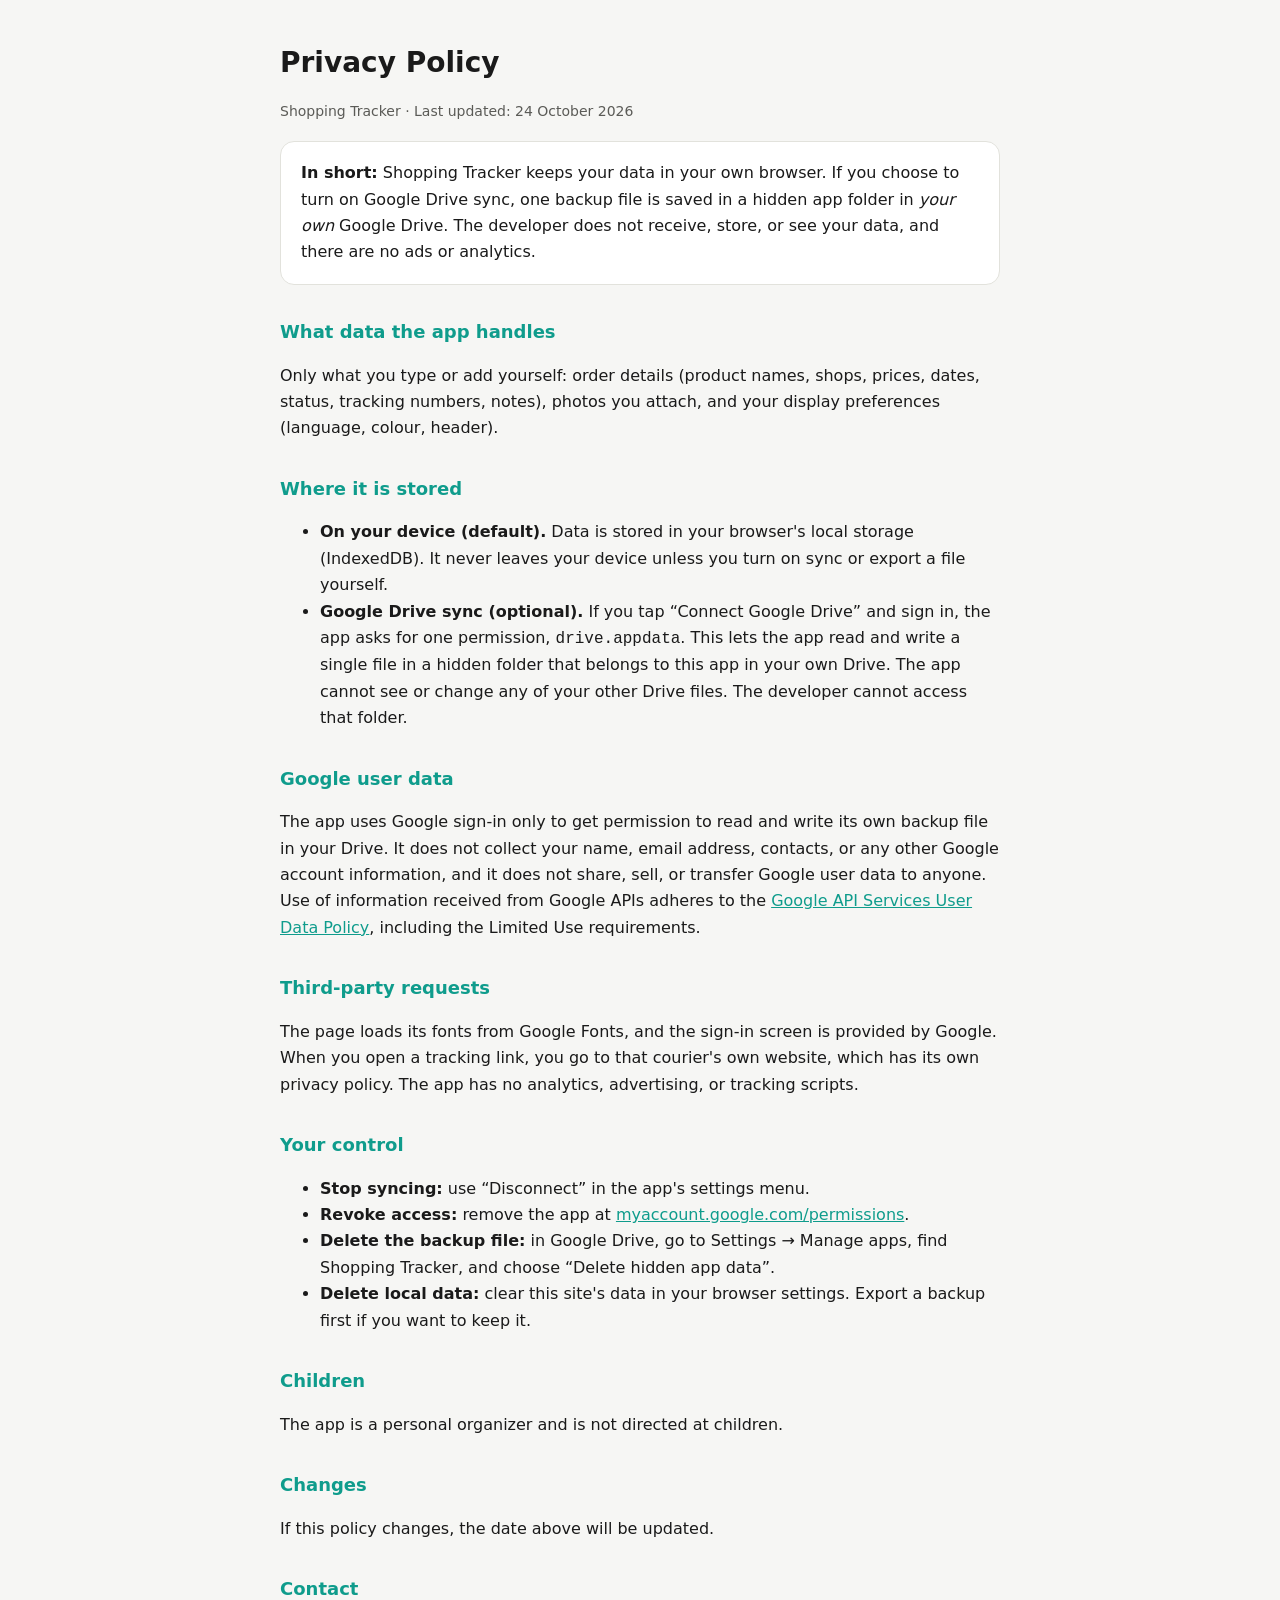
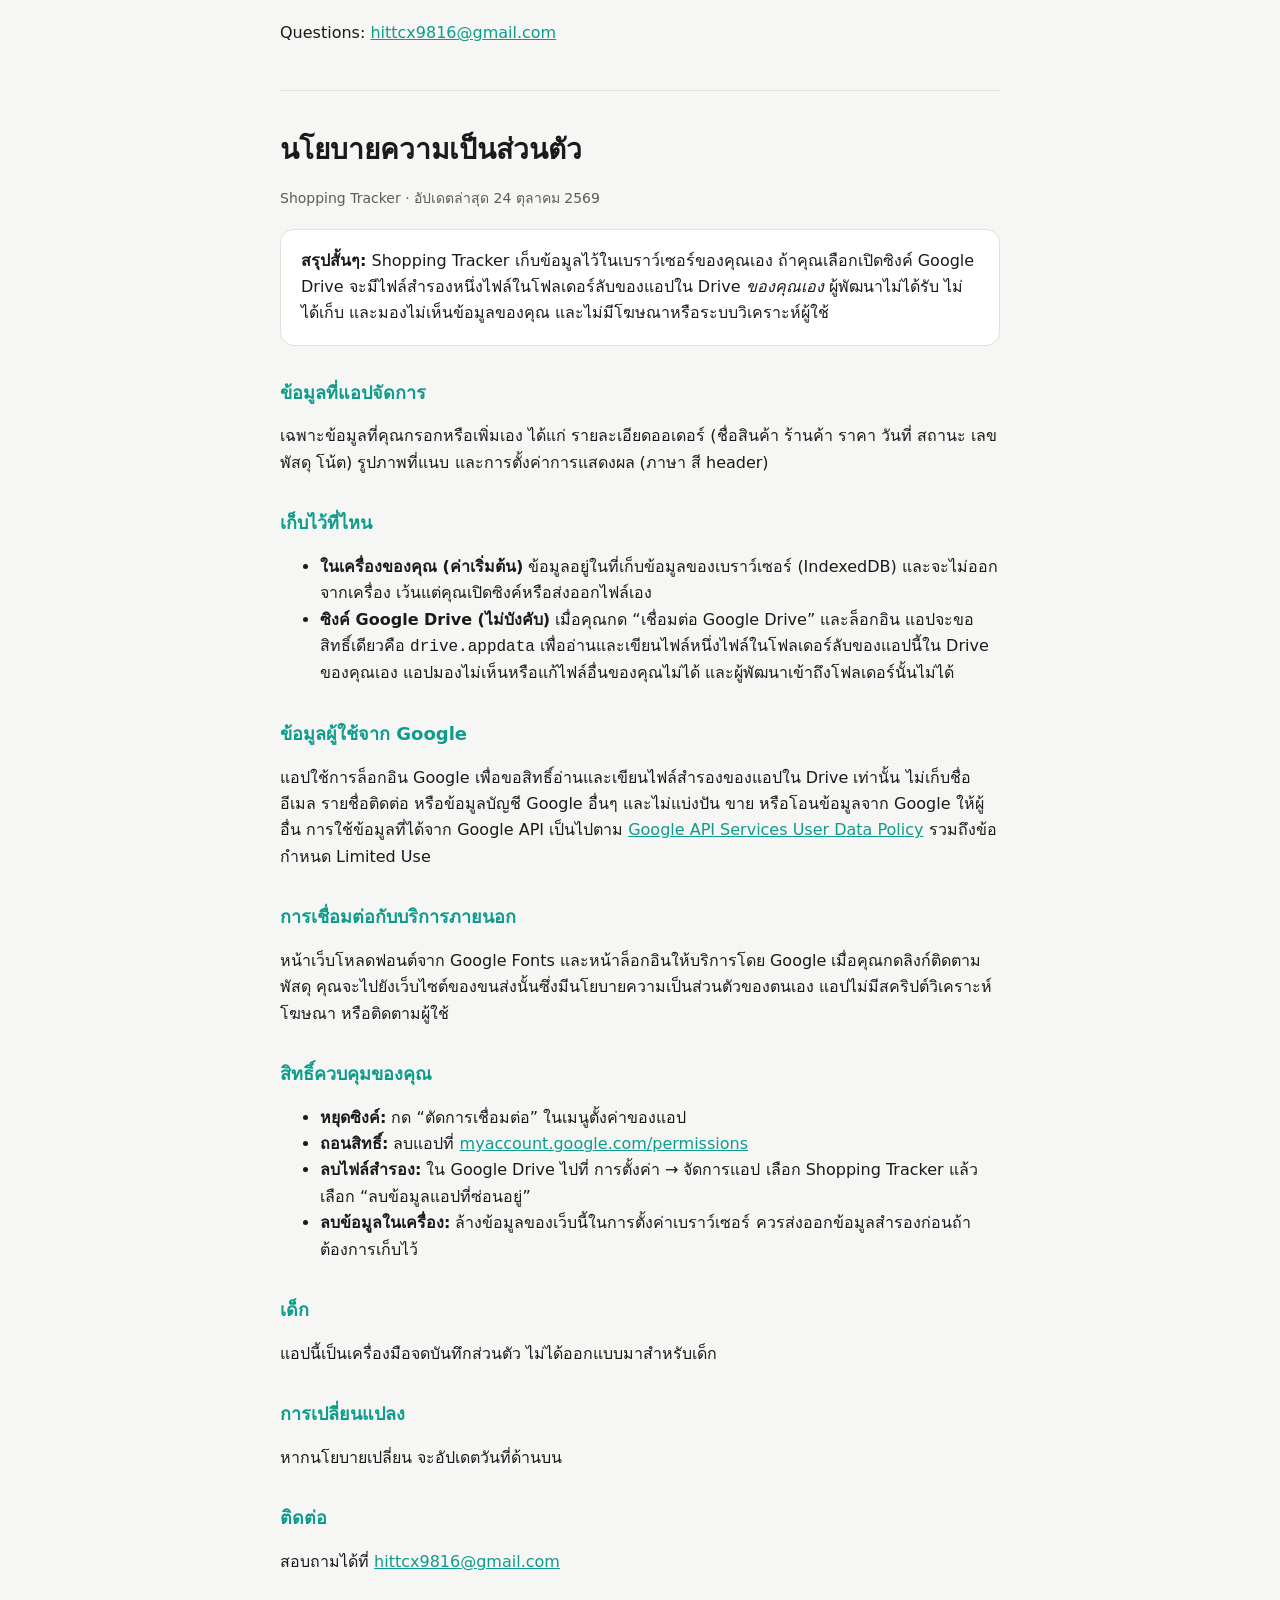
==== privacy.html @ b79187a5 "upload privacy policy" ====
<!DOCTYPE html>
<html lang="en">
<head>
<meta charset="UTF-8">
<meta name="viewport" content="width=device-width, initial-scale=1.0">
<title>Privacy Policy · Shopping Tracker</title>
<style>
  :root{ --bg:#121212; --surface:#1c1c1c; --border:#2e2e2e; --text:#f2f2f2; --muted:#a9a9a9; --accent:#33d6c0; }
  @media (prefers-color-scheme: light){ :root{ --bg:#f6f6f4; --surface:#fff; --border:#e2e2dc; --text:#1a1a1a; --muted:#5b5b57; --accent:#0f9c8c; } }
  *{ box-sizing:border-box; }
  body{ margin:0; background:var(--bg); color:var(--text); font:16px/1.65 system-ui,-apple-system,"Segoe UI",Roboto,"Noto Sans Thai",sans-serif; }
  main{ max-width:760px; margin:0 auto; padding:40px 20px 72px; }
  h1{ font-size:28px; margin:0 0 4px; }
  h2{ font-size:18px; margin:32px 0 6px; color:var(--accent); }
  p,li{ color:var(--text); }
  .muted{ color:var(--muted); font-size:14px; }
  .card{ background:var(--surface); border:1px solid var(--border); border-radius:14px; padding:18px 20px; margin-top:18px; }
  a{ color:var(--accent); }
  hr{ border:0; border-top:1px solid var(--border); margin:44px 0 8px; }
</style>
</head>
<body>
<main>

<h1>Privacy Policy</h1>
<p class="muted">Shopping Tracker · Last updated: 24 October 2026</p>

<div class="card"><b>In short:</b> Shopping Tracker keeps your data in your own browser. If you choose to turn on Google Drive sync, one backup file is saved in a hidden app folder in <i>your own</i> Google Drive. The developer does not receive, store, or see your data, and there are no ads or analytics.</div>

<h2>What data the app handles</h2>
<p>Only what you type or add yourself: order details (product names, shops, prices, dates, status, tracking numbers, notes), photos you attach, and your display preferences (language, colour, header).</p>

<h2>Where it is stored</h2>
<ul>
  <li><b>On your device (default).</b> Data is stored in your browser's local storage (IndexedDB). It never leaves your device unless you turn on sync or export a file yourself.</li>
  <li><b>Google Drive sync (optional).</b> If you tap “Connect Google Drive” and sign in, the app asks for one permission, <code>drive.appdata</code>. This lets the app read and write a single file in a hidden folder that belongs to this app in your own Drive. The app cannot see or change any of your other Drive files. The developer cannot access that folder.</li>
</ul>

<h2>Google user data</h2>
<p>The app uses Google sign-in only to get permission to read and write its own backup file in your Drive. It does not collect your name, email address, contacts, or any other Google account information, and it does not share, sell, or transfer Google user data to anyone. Use of information received from Google APIs adheres to the <a href="https://developers.google.com/terms/api-services-user-data-policy">Google API Services User Data Policy</a>, including the Limited Use requirements.</p>

<h2>Third-party requests</h2>
<p>The page loads its fonts from Google Fonts, and the sign-in screen is provided by Google. When you open a tracking link, you go to that courier's own website, which has its own privacy policy. The app has no analytics, advertising, or tracking scripts.</p>

<h2>Your control</h2>
<ul>
  <li><b>Stop syncing:</b> use “Disconnect” in the app's settings menu.</li>
  <li><b>Revoke access:</b> remove the app at <a href="https://myaccount.google.com/permissions">myaccount.google.com/permissions</a>.</li>
  <li><b>Delete the backup file:</b> in Google Drive, go to Settings → Manage apps, find Shopping Tracker, and choose “Delete hidden app data”.</li>
  <li><b>Delete local data:</b> clear this site's data in your browser settings. Export a backup first if you want to keep it.</li>
</ul>

<h2>Children</h2>
<p>The app is a personal organizer and is not directed at children.</p>

<h2>Changes</h2>
<p>If this policy changes, the date above will be updated.</p>

<h2>Contact</h2>
<p>Questions: <a href="mailto:hittcx9816@gmail.com">hittcx9816@gmail.com</a></p>

<hr>

<h1 style="margin-top:36px">นโยบายความเป็นส่วนตัว</h1>
<p class="muted">Shopping Tracker · อัปเดตล่าสุด 24 ตุลาคม 2569</p>

<div class="card"><b>สรุปสั้นๆ:</b> Shopping Tracker เก็บข้อมูลไว้ในเบราว์เซอร์ของคุณเอง ถ้าคุณเลือกเปิดซิงค์ Google Drive จะมีไฟล์สำรองหนึ่งไฟล์ในโฟลเดอร์ลับของแอปใน Drive <i>ของคุณเอง</i> ผู้พัฒนาไม่ได้รับ ไม่ได้เก็บ และมองไม่เห็นข้อมูลของคุณ และไม่มีโฆษณาหรือระบบวิเคราะห์ผู้ใช้</div>

<h2>ข้อมูลที่แอปจัดการ</h2>
<p>เฉพาะข้อมูลที่คุณกรอกหรือเพิ่มเอง ได้แก่ รายละเอียดออเดอร์ (ชื่อสินค้า ร้านค้า ราคา วันที่ สถานะ เลขพัสดุ โน้ต) รูปภาพที่แนบ และการตั้งค่าการแสดงผล (ภาษา สี header)</p>

<h2>เก็บไว้ที่ไหน</h2>
<ul>
  <li><b>ในเครื่องของคุณ (ค่าเริ่มต้น)</b> ข้อมูลอยู่ในที่เก็บข้อมูลของเบราว์เซอร์ (IndexedDB) และจะไม่ออกจากเครื่อง เว้นแต่คุณเปิดซิงค์หรือส่งออกไฟล์เอง</li>
  <li><b>ซิงค์ Google Drive (ไม่บังคับ)</b> เมื่อคุณกด “เชื่อมต่อ Google Drive” และล็อกอิน แอปจะขอสิทธิ์เดียวคือ <code>drive.appdata</code> เพื่ออ่านและเขียนไฟล์หนึ่งไฟล์ในโฟลเดอร์ลับของแอปนี้ใน Drive ของคุณเอง แอปมองไม่เห็นหรือแก้ไฟล์อื่นของคุณไม่ได้ และผู้พัฒนาเข้าถึงโฟลเดอร์นั้นไม่ได้</li>
</ul>

<h2>ข้อมูลผู้ใช้จาก Google</h2>
<p>แอปใช้การล็อกอิน Google เพื่อขอสิทธิ์อ่านและเขียนไฟล์สำรองของแอปใน Drive เท่านั้น ไม่เก็บชื่อ อีเมล รายชื่อติดต่อ หรือข้อมูลบัญชี Google อื่นๆ และไม่แบ่งปัน ขาย หรือโอนข้อมูลจาก Google ให้ผู้อื่น การใช้ข้อมูลที่ได้จาก Google API เป็นไปตาม <a href="https://developers.google.com/terms/api-services-user-data-policy">Google API Services User Data Policy</a> รวมถึงข้อกำหนด Limited Use</p>

<h2>การเชื่อมต่อกับบริการภายนอก</h2>
<p>หน้าเว็บโหลดฟอนต์จาก Google Fonts และหน้าล็อกอินให้บริการโดย Google เมื่อคุณกดลิงก์ติดตามพัสดุ คุณจะไปยังเว็บไซต์ของขนส่งนั้นซึ่งมีนโยบายความเป็นส่วนตัวของตนเอง แอปไม่มีสคริปต์วิเคราะห์ โฆษณา หรือติดตามผู้ใช้</p>

<h2>สิทธิ์ควบคุมของคุณ</h2>
<ul>
  <li><b>หยุดซิงค์:</b> กด “ตัดการเชื่อมต่อ” ในเมนูตั้งค่าของแอป</li>
  <li><b>ถอนสิทธิ์:</b> ลบแอปที่ <a href="https://myaccount.google.com/permissions">myaccount.google.com/permissions</a></li>
  <li><b>ลบไฟล์สำรอง:</b> ใน Google Drive ไปที่ การตั้งค่า → จัดการแอป เลือก Shopping Tracker แล้วเลือก “ลบข้อมูลแอปที่ซ่อนอยู่”</li>
  <li><b>ลบข้อมูลในเครื่อง:</b> ล้างข้อมูลของเว็บนี้ในการตั้งค่าเบราว์เซอร์ ควรส่งออกข้อมูลสำรองก่อนถ้าต้องการเก็บไว้</li>
</ul>

<h2>เด็ก</h2>
<p>แอปนี้เป็นเครื่องมือจดบันทึกส่วนตัว ไม่ได้ออกแบบมาสำหรับเด็ก</p>

<h2>การเปลี่ยนแปลง</h2>
<p>หากนโยบายเปลี่ยน จะอัปเดตวันที่ด้านบน</p>

<h2>ติดต่อ</h2>
<p>สอบถามได้ที่ <a href="mailto:hittcx9816@gmail.com">hittcx9816@gmail.com</a></p>

</main>
</body>
</html>
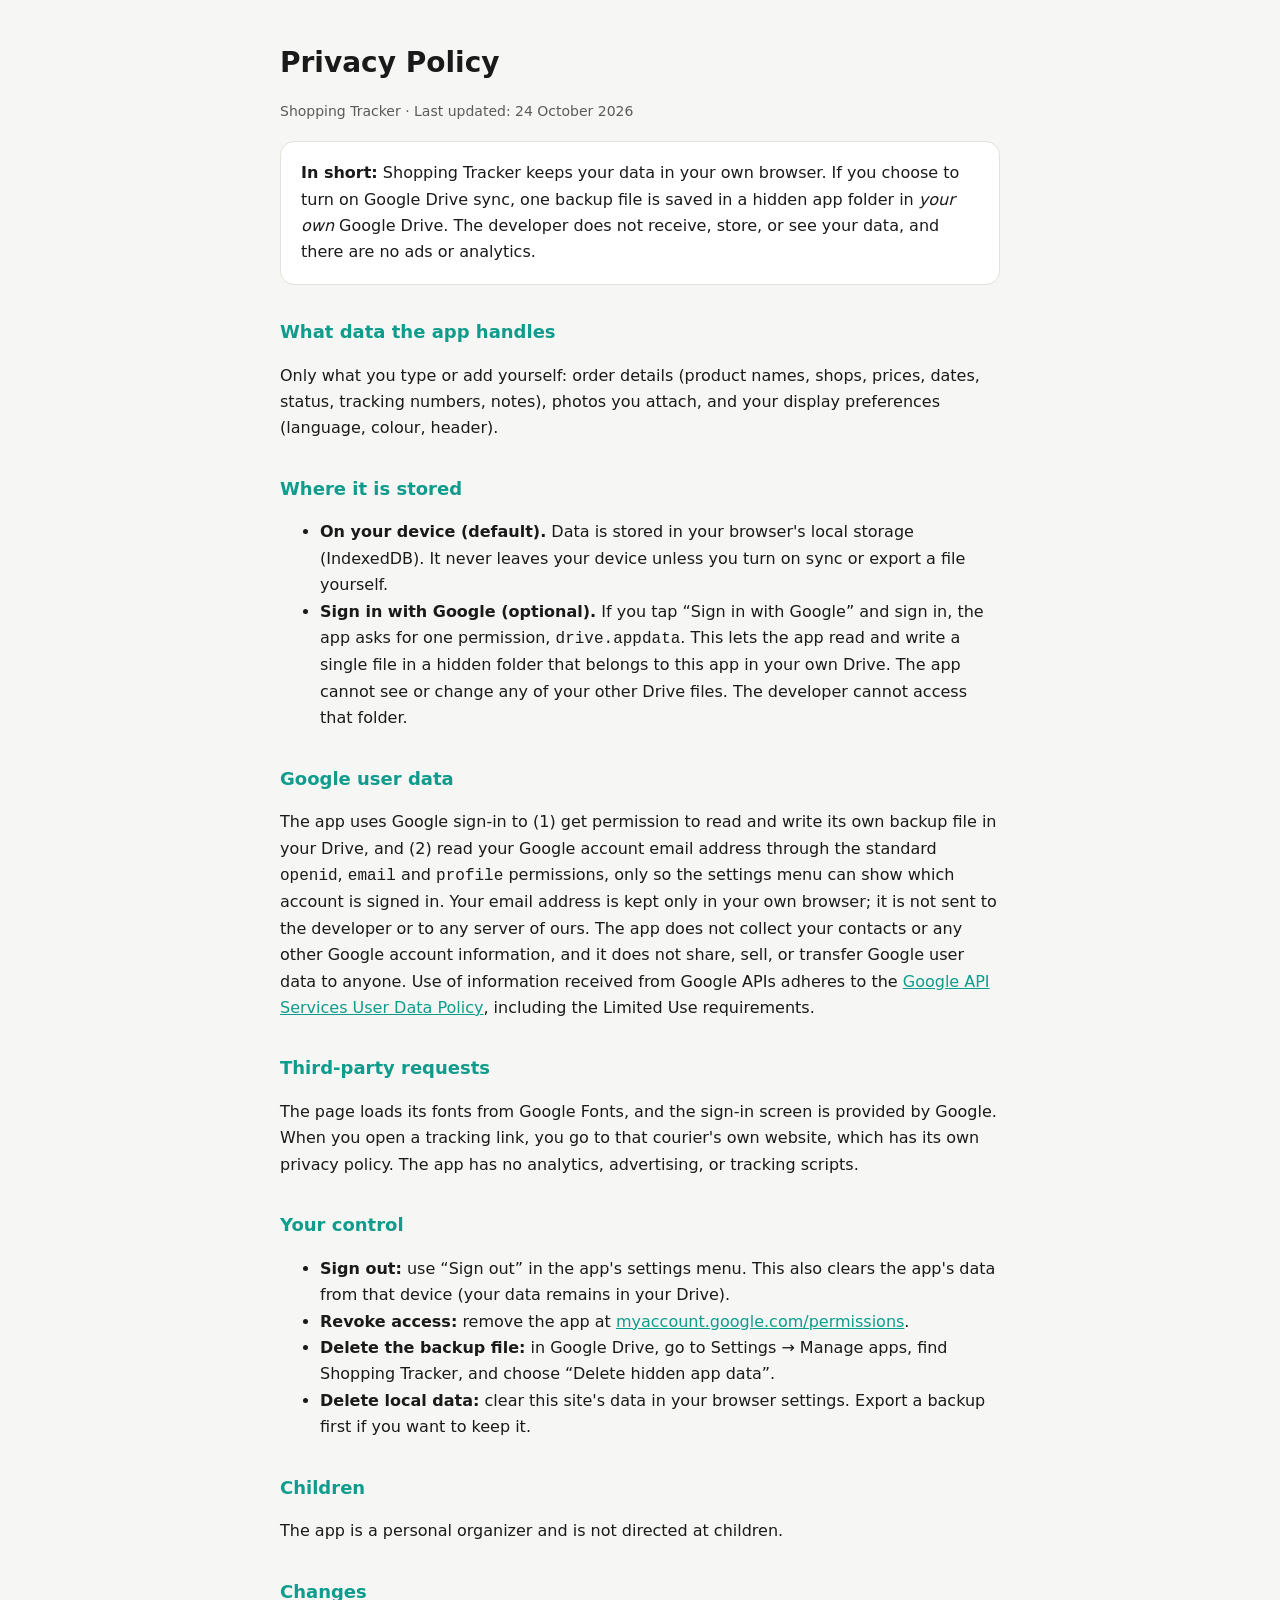
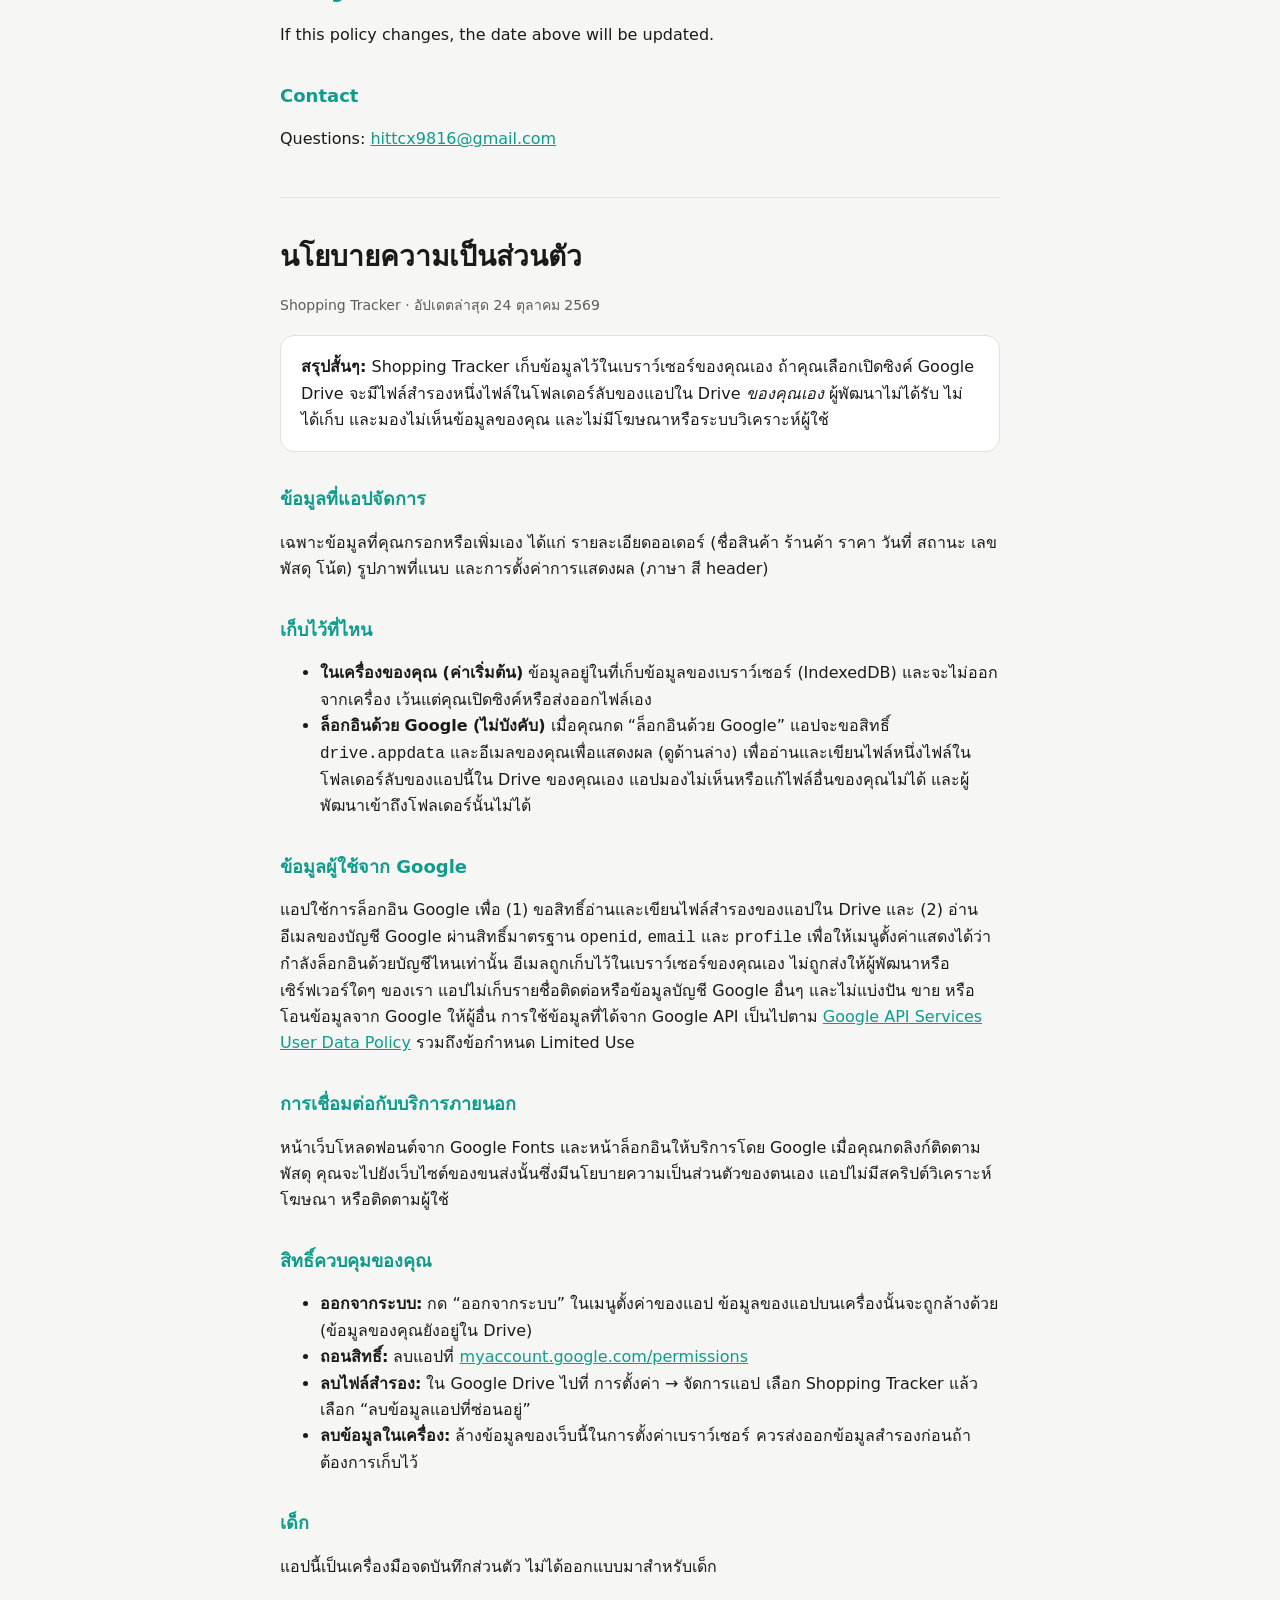
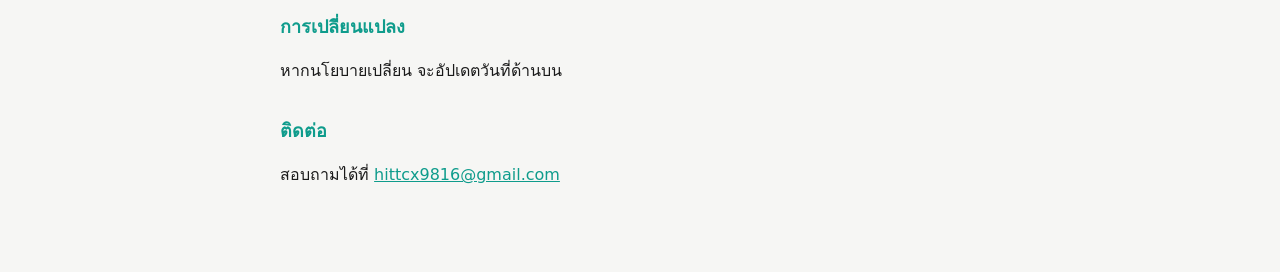
==== commit 9622ad86: "Add files via upload" ====
--- a/privacy.html
+++ b/privacy.html
@@ -33,18 +33,18 @@
 <h2>Where it is stored</h2>
 <ul>
   <li><b>On your device (default).</b> Data is stored in your browser's local storage (IndexedDB). It never leaves your device unless you turn on sync or export a file yourself.</li>
-  <li><b>Google Drive sync (optional).</b> If you tap “Connect Google Drive” and sign in, the app asks for one permission, <code>drive.appdata</code>. This lets the app read and write a single file in a hidden folder that belongs to this app in your own Drive. The app cannot see or change any of your other Drive files. The developer cannot access that folder.</li>
+  <li><b>Sign in with Google (optional).</b> If you tap “Sign in with Google” and sign in, the app asks for one permission, <code>drive.appdata</code>. This lets the app read and write a single file in a hidden folder that belongs to this app in your own Drive. The app cannot see or change any of your other Drive files. The developer cannot access that folder.</li>
 </ul>
 
 <h2>Google user data</h2>
-<p>The app uses Google sign-in only to get permission to read and write its own backup file in your Drive. It does not collect your name, email address, contacts, or any other Google account information, and it does not share, sell, or transfer Google user data to anyone. Use of information received from Google APIs adheres to the <a href="https://developers.google.com/terms/api-services-user-data-policy">Google API Services User Data Policy</a>, including the Limited Use requirements.</p>
+<p>The app uses Google sign-in to (1) get permission to read and write its own backup file in your Drive, and (2) read your Google account email address through the standard <code>openid</code>, <code>email</code> and <code>profile</code> permissions, only so the settings menu can show which account is signed in. Your email address is kept only in your own browser; it is not sent to the developer or to any server of ours. The app does not collect your contacts or any other Google account information, and it does not share, sell, or transfer Google user data to anyone. Use of information received from Google APIs adheres to the <a href="https://developers.google.com/terms/api-services-user-data-policy">Google API Services User Data Policy</a>, including the Limited Use requirements.</p>
 
 <h2>Third-party requests</h2>
 <p>The page loads its fonts from Google Fonts, and the sign-in screen is provided by Google. When you open a tracking link, you go to that courier's own website, which has its own privacy policy. The app has no analytics, advertising, or tracking scripts.</p>
 
 <h2>Your control</h2>
 <ul>
-  <li><b>Stop syncing:</b> use “Disconnect” in the app's settings menu.</li>
+  <li><b>Sign out:</b> use “Sign out” in the app's settings menu. This also clears the app's data from that device (your data remains in your Drive).</li>
   <li><b>Revoke access:</b> remove the app at <a href="https://myaccount.google.com/permissions">myaccount.google.com/permissions</a>.</li>
   <li><b>Delete the backup file:</b> in Google Drive, go to Settings → Manage apps, find Shopping Tracker, and choose “Delete hidden app data”.</li>
   <li><b>Delete local data:</b> clear this site's data in your browser settings. Export a backup first if you want to keep it.</li>
@@ -72,18 +72,18 @@
 <h2>เก็บไว้ที่ไหน</h2>
 <ul>
   <li><b>ในเครื่องของคุณ (ค่าเริ่มต้น)</b> ข้อมูลอยู่ในที่เก็บข้อมูลของเบราว์เซอร์ (IndexedDB) และจะไม่ออกจากเครื่อง เว้นแต่คุณเปิดซิงค์หรือส่งออกไฟล์เอง</li>
-  <li><b>ซิงค์ Google Drive (ไม่บังคับ)</b> เมื่อคุณกด “เชื่อมต่อ Google Drive” และล็อกอิน แอปจะขอสิทธิ์เดียวคือ <code>drive.appdata</code> เพื่ออ่านและเขียนไฟล์หนึ่งไฟล์ในโฟลเดอร์ลับของแอปนี้ใน Drive ของคุณเอง แอปมองไม่เห็นหรือแก้ไฟล์อื่นของคุณไม่ได้ และผู้พัฒนาเข้าถึงโฟลเดอร์นั้นไม่ได้</li>
+  <li><b>ล็อกอินด้วย Google (ไม่บังคับ)</b> เมื่อคุณกด “ล็อกอินด้วย Google” แอปจะขอสิทธิ์ <code>drive.appdata</code> และอีเมลของคุณเพื่อแสดงผล (ดูด้านล่าง) เพื่ออ่านและเขียนไฟล์หนึ่งไฟล์ในโฟลเดอร์ลับของแอปนี้ใน Drive ของคุณเอง แอปมองไม่เห็นหรือแก้ไฟล์อื่นของคุณไม่ได้ และผู้พัฒนาเข้าถึงโฟลเดอร์นั้นไม่ได้</li>
 </ul>
 
 <h2>ข้อมูลผู้ใช้จาก Google</h2>
-<p>แอปใช้การล็อกอิน Google เพื่อขอสิทธิ์อ่านและเขียนไฟล์สำรองของแอปใน Drive เท่านั้น ไม่เก็บชื่อ อีเมล รายชื่อติดต่อ หรือข้อมูลบัญชี Google อื่นๆ และไม่แบ่งปัน ขาย หรือโอนข้อมูลจาก Google ให้ผู้อื่น การใช้ข้อมูลที่ได้จาก Google API เป็นไปตาม <a href="https://developers.google.com/terms/api-services-user-data-policy">Google API Services User Data Policy</a> รวมถึงข้อกำหนด Limited Use</p>
+<p>แอปใช้การล็อกอิน Google เพื่อ (1) ขอสิทธิ์อ่านและเขียนไฟล์สำรองของแอปใน Drive และ (2) อ่านอีเมลของบัญชี Google ผ่านสิทธิ์มาตรฐาน <code>openid</code>, <code>email</code> และ <code>profile</code> เพื่อให้เมนูตั้งค่าแสดงได้ว่ากำลังล็อกอินด้วยบัญชีไหนเท่านั้น อีเมลถูกเก็บไว้ในเบราว์เซอร์ของคุณเอง ไม่ถูกส่งให้ผู้พัฒนาหรือเซิร์ฟเวอร์ใดๆ ของเรา แอปไม่เก็บรายชื่อติดต่อหรือข้อมูลบัญชี Google อื่นๆ และไม่แบ่งปัน ขาย หรือโอนข้อมูลจาก Google ให้ผู้อื่น การใช้ข้อมูลที่ได้จาก Google API เป็นไปตาม <a href="https://developers.google.com/terms/api-services-user-data-policy">Google API Services User Data Policy</a> รวมถึงข้อกำหนด Limited Use</p>
 
 <h2>การเชื่อมต่อกับบริการภายนอก</h2>
 <p>หน้าเว็บโหลดฟอนต์จาก Google Fonts และหน้าล็อกอินให้บริการโดย Google เมื่อคุณกดลิงก์ติดตามพัสดุ คุณจะไปยังเว็บไซต์ของขนส่งนั้นซึ่งมีนโยบายความเป็นส่วนตัวของตนเอง แอปไม่มีสคริปต์วิเคราะห์ โฆษณา หรือติดตามผู้ใช้</p>
 
 <h2>สิทธิ์ควบคุมของคุณ</h2>
 <ul>
-  <li><b>หยุดซิงค์:</b> กด “ตัดการเชื่อมต่อ” ในเมนูตั้งค่าของแอป</li>
+  <li><b>ออกจากระบบ:</b> กด “ออกจากระบบ” ในเมนูตั้งค่าของแอป ข้อมูลของแอปบนเครื่องนั้นจะถูกล้างด้วย (ข้อมูลของคุณยังอยู่ใน Drive)</li>
   <li><b>ถอนสิทธิ์:</b> ลบแอปที่ <a href="https://myaccount.google.com/permissions">myaccount.google.com/permissions</a></li>
   <li><b>ลบไฟล์สำรอง:</b> ใน Google Drive ไปที่ การตั้งค่า → จัดการแอป เลือก Shopping Tracker แล้วเลือก “ลบข้อมูลแอปที่ซ่อนอยู่”</li>
   <li><b>ลบข้อมูลในเครื่อง:</b> ล้างข้อมูลของเว็บนี้ในการตั้งค่าเบราว์เซอร์ ควรส่งออกข้อมูลสำรองก่อนถ้าต้องการเก็บไว้</li>
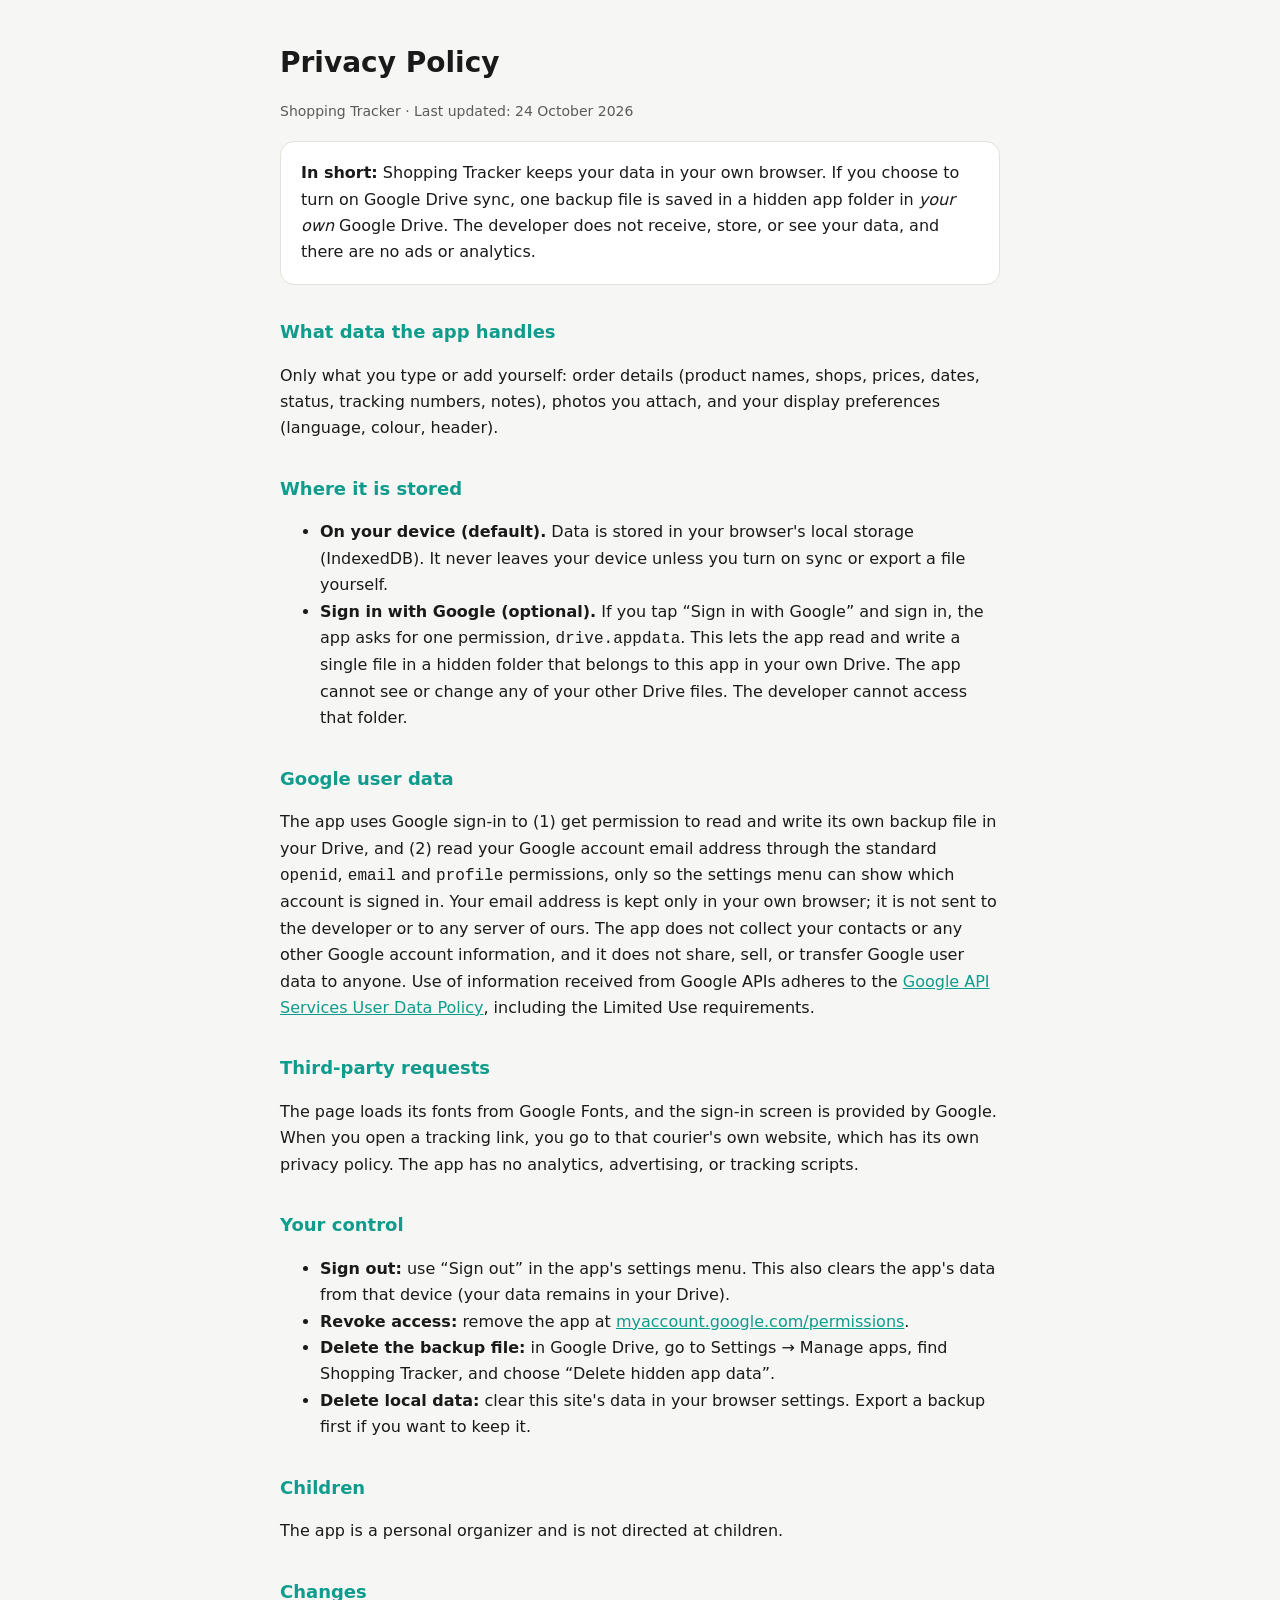
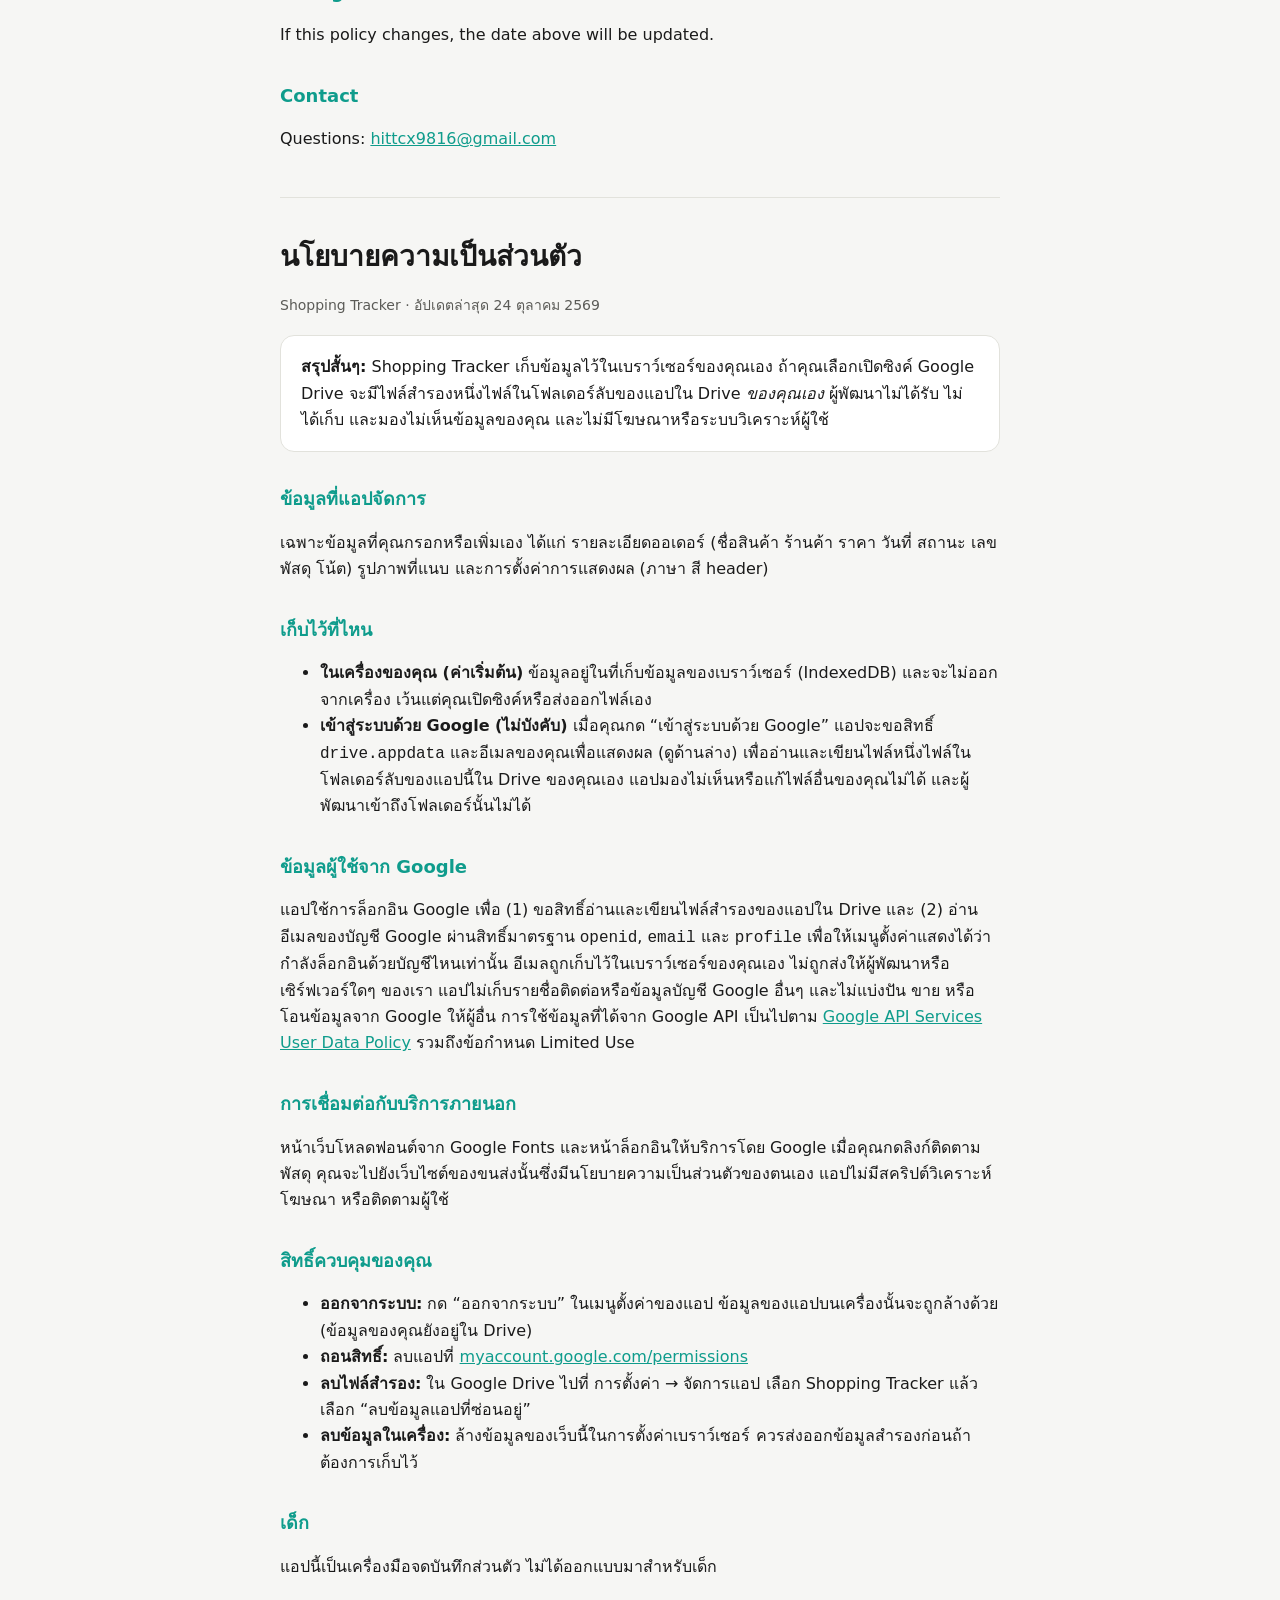
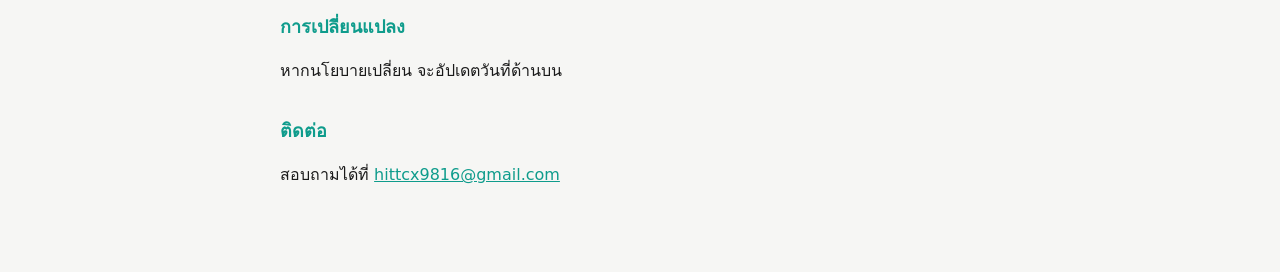
==== commit 4f8603c7: "Add files via upload" ====
--- a/privacy.html
+++ b/privacy.html
@@ -72,7 +72,7 @@
 <h2>เก็บไว้ที่ไหน</h2>
 <ul>
   <li><b>ในเครื่องของคุณ (ค่าเริ่มต้น)</b> ข้อมูลอยู่ในที่เก็บข้อมูลของเบราว์เซอร์ (IndexedDB) และจะไม่ออกจากเครื่อง เว้นแต่คุณเปิดซิงค์หรือส่งออกไฟล์เอง</li>
-  <li><b>ล็อกอินด้วย Google (ไม่บังคับ)</b> เมื่อคุณกด “ล็อกอินด้วย Google” แอปจะขอสิทธิ์ <code>drive.appdata</code> และอีเมลของคุณเพื่อแสดงผล (ดูด้านล่าง) เพื่ออ่านและเขียนไฟล์หนึ่งไฟล์ในโฟลเดอร์ลับของแอปนี้ใน Drive ของคุณเอง แอปมองไม่เห็นหรือแก้ไฟล์อื่นของคุณไม่ได้ และผู้พัฒนาเข้าถึงโฟลเดอร์นั้นไม่ได้</li>
+  <li><b>เข้าสู่ระบบด้วย Google (ไม่บังคับ)</b> เมื่อคุณกด “เข้าสู่ระบบด้วย Google” แอปจะขอสิทธิ์ <code>drive.appdata</code> และอีเมลของคุณเพื่อแสดงผล (ดูด้านล่าง) เพื่ออ่านและเขียนไฟล์หนึ่งไฟล์ในโฟลเดอร์ลับของแอปนี้ใน Drive ของคุณเอง แอปมองไม่เห็นหรือแก้ไฟล์อื่นของคุณไม่ได้ และผู้พัฒนาเข้าถึงโฟลเดอร์นั้นไม่ได้</li>
 </ul>
 
 <h2>ข้อมูลผู้ใช้จาก Google</h2>
